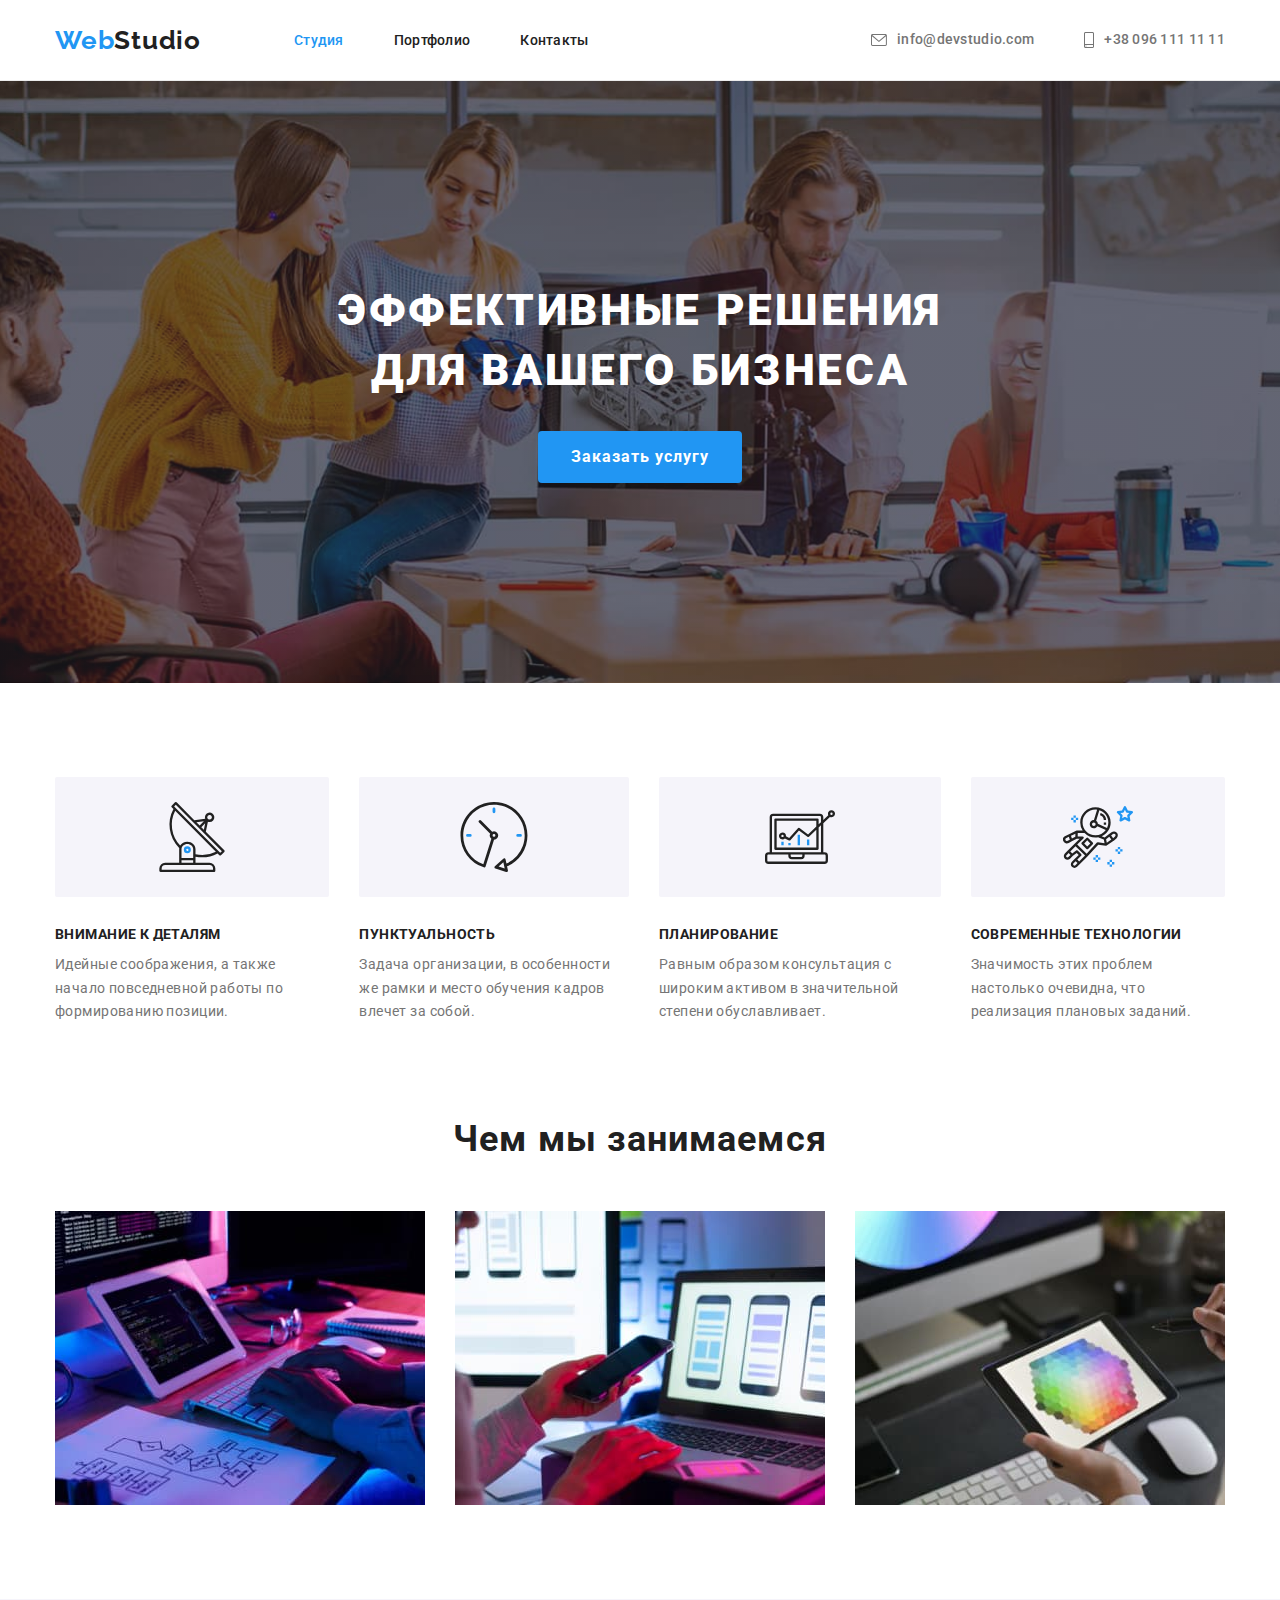
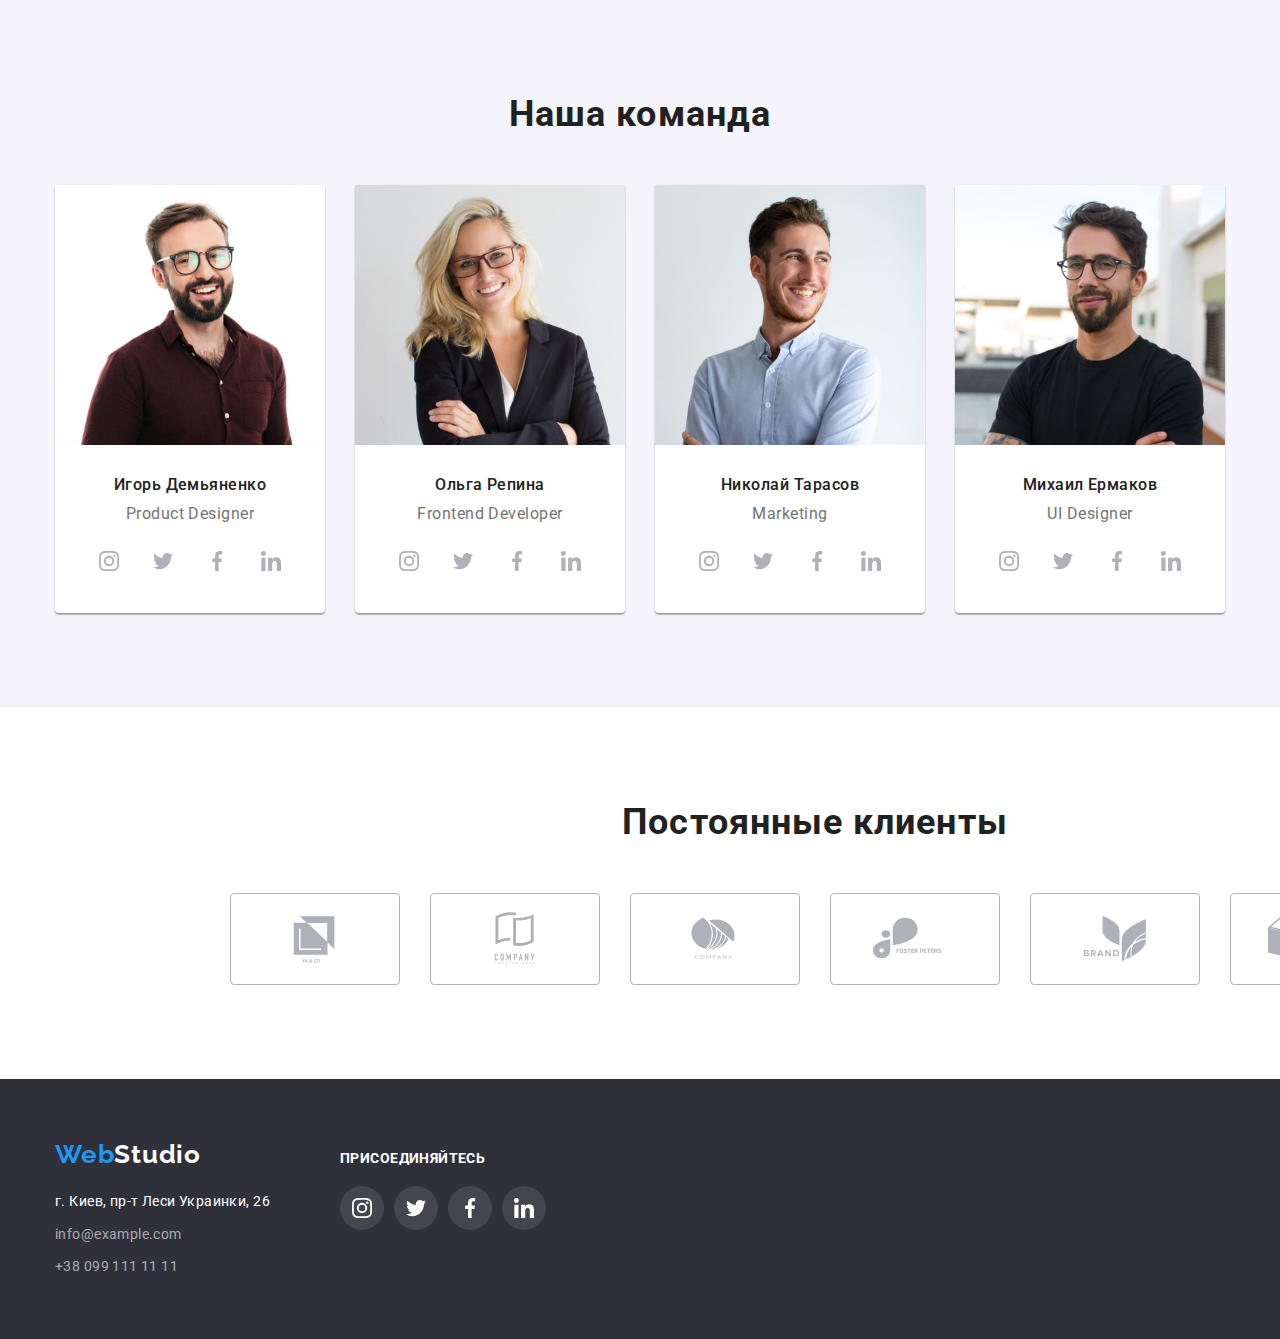
==== index.html @ 7e983a6a "Homework 4" ====
<!DOCTYPE html>
<html lang="ru">

<head>
    <meta charset="UTF-8">
    <meta http-equiv="X-UA-Compatible" content="IE=edge">
    <meta name="viewport" content="width=device-width, initial-scale=1.0">
    <title>Document</title>
    <link rel="preconnect" href="https://fonts.googleapis.com">
    <link rel="preconnect" href="https://fonts.gstatic.com" crossorigin>
    <link href="https://fonts.googleapis.com/css2?family=Raleway:wght@700&family=Roboto:wght@400;500;700;900&display=swap"
        rel="stylesheet">
    <link rel="stylesheet" href="https://cdnjs.cloudflare.com/ajax/libs/modern-normalize/1.1.0/modern-normalize.min.css">
    <link rel="stylesheet" href="./css/styles.css">
</head>

<body>
    <!--Шапка сайта-->
    <header>
        <div class="container header-info">
            <a href="/" lang="en" class="logo"><span class="logo-accent">Web</span>Studio</a>
        <nav>
            <ul class="site-nav list">
                <li class="item"><a href="./index.html" class="link current">Студия</a></li>
                <Li class="item"><a href="./portfolio.html" class="link">Портфолио</a></Li>
                <li class="item"><a href="" class="link">Контакты</a></li>
            </ul>
        </nav>
        <ul class="contact-info list">
            <li class="item"><a href="mail:info@devstudio.com" class="contact-info">
                <svg class="icon-envelope" width="16" height="12"><use href="./images/icons.svg#icon-envelope"></use>
            </svg>info@devstudio.com</a>
        </li>
            <li class="item"><a href="tel:+380961111111" class="contact-info">
                <svg class="icon-smartphone" width="10" height="16">
                    <use href="./images/icons.svg#icon-smartphone"></use>
                </svg>
                +38 096 111 11 11</a></li>
        </ul>
        </div>
    </header>
    <!--Заказать услугу-->
    <main>
        <section class="main">
            <h1 class="main-title">Эффективные решения для вашего бизнеса</h1>
            <button type="button" class="button">Заказать услугу</button>

        </section>
        <!--Наши преимущества-->
        <section class="section">
            <div class="container">
            <h2 class="visually-hidden">Наши преимущества</h2>
            <ul class="list advantage">
                <li class="item">
                    <div class="icon-background">
                        <svg width="70" heigh="70"><use href="./images/icons.svg#icon-antenna-1"></use></svg>
                        </div>
                    <h3 class="advantage-title">Внимание к деталям</h3>
                    <p class="text">Идейные соображения, а также начало повседневной работы по формированию позиции.</p>
                   
                </li>
                <li class="item">
                    <div class="icon-background">
                        <svg  width="70" heigh="70">
                            <use href="./images/icons.svg#icon-clock-1"></use>
                        </svg>
                    </div>
                    <h3 class="advantage-title">Пунктуальность</h3>
                    <p class="text">Задача организации, в особенности же рамки и место обучения кадров влечет за собой.</p>
                </li>
                <li class="item">
                    <div class="icon-background">
                        <svg  width="70" heigh="70">
                            <use href="./images/icons.svg#icon-diagram-1"></use>
                        </svg>
                    </div>
                    <h3 class="advantage-title">Планирование</h3>
                    <p class="text">Равным образом консультация с широким активом в значительной степени обуславливает.</p>
                </li>
                <li class="item">
                    <div class="icon-background">
                        <svg  width="70" heigh="70">
                            <use href="./images/icons.svg#icon-astronaut-1"></use>
                        </svg>
                    </div>
                    <h3 class="advantage-title">Современные технологии</h3>
                    <p class="text">Значимость этих проблем настолько очевидна, что реализация плановых заданий.</p>
                </li>
            </ul>
            </div>
        </section>
        <!--Чем мы занимаемся-->
        <section class="section business">
            <div class="container">
            <h2 class="section-title">Чем мы занимаемся</h2>
            <ul class="business list">
                <li class="item"><img src="./images/img.jpg" alt="Програміст працює за робочим столом" width="370"></li>
                <li class="item"><img src="./images/img1.jpg" alt="Веб дизайнер розробляє додатки на смартфон" width="370"></li>
                <li class="item"><img src="./images/img2.jpg" alt="Веб дизайнер працює з вибором кольору на планшеті" width="370"></li>
            </ul>
            </div>
        </section>
        <!--Наша команда-->
        <section class="section team">
            <div class="container">
            <h2 class="section-title">Наша команда</h2>
            <ul class="list team">
                <li class="item">
                    <img class="team-picture" src="./images/1.jpg" alt="Игорь Демьяненко" width="270">
                    <div class="team-info">
                    <h3 class="name">Игорь Демьяненко</h3>
                    <p lang="en" class="position">Product Designer</p>
                    <ul class="social-list">
                        <li class="link"><a href="" class="box-icon"><svg width="20" height="20" class="icon">
                            <use href="./images/icons.svg#icon-instagram-2"></use></svg></a></li>
                        <li class="link"><a href="" class="box-icon"><svg width="20" height="20" class="icon">
                            <use href="./images/icons.svg#icon-twitter-1"></use>
                        </svg></a></li>
                        <li class="link"><a href="" class="box-icon"><svg width="20" height="20" class="icon">
                            <use href="./images/icons.svg#icon-facebook-1"></use>
                        </svg></a></li>
                        <li class="link"><a href="" class="box-icon"><svg width="20" height="20" class="icon">
                            <use href="./images/icons.svg#icon-linkedin-1"></use>
                        </svg></a></li>
                    </ul>
                </div>
                </li>
                <li class="item">
                    <img class="team-picture" src="./images/2.jpg" alt="Ольга Репина" width="270">
                    <div class="team-info">
                    <h3 class="name">Ольга Репина</h3>
                    <p lang="en" class="position">Frontend Developer</p>
                    <ul class="social-list">
                        <li class="link"><a href="" class="box-icon"><svg width="20" height="20" class="icon">
                                    <use href="./images/icons.svg#icon-instagram-2"></use>
                                </svg></a></li>
                        <li class="link"><a href="" class="box-icon"><svg width="20" height="20" class="icon">
                                    <use href="./images/icons.svg#icon-twitter-1"></use>
                                </svg></a></li>
                        <li class="link"><a href="" class="box-icon"><svg width="20" height="20" class="icon">
                                    <use href="./images/icons.svg#icon-facebook-1"></use>
                                </svg></a></li>
                        <li class="link"><a href="" class="box-icon"><svg width="20" height="20" class="icon">
                                    <use href="./images/icons.svg#icon-linkedin-1"></use>
                                </svg></a></li>
                    </ul>
                </div>
                </li>
                <li class="item">
                    <img class="team-picture" src="./images/3.jpg" alt="Николай Тарасов" width="270">
                    <div class="team-info">
                    <h3 class="name">Николай Тарасов</h3>
                    <p lang="en" class="position">Marketing</p>
                    <ul class="social-list">
                        <li class="link"><a href="" class="box-icon"><svg width="20" height="20" class="icon">
                                    <use href="./images/icons.svg#icon-instagram-2"></use>
                                </svg></a></li>
                        <li class="link"><a href="" class="box-icon"><svg width="20" height="20" class="icon">
                                    <use href="./images/icons.svg#icon-twitter-1"></use>
                                </svg></a></li>
                        <li class="link"><a href="" class="box-icon"><svg width="20" height="20" class="icon">
                                    <use href="./images/icons.svg#icon-facebook-1"></use>
                                </svg></a></li>
                        <li class="link"><a href="" class="box-icon"><svg width="20" height="20" class="icon">
                                    <use href="./images/icons.svg#icon-linkedin-1"></use>
                                </svg></a></li>
                    </ul>
                </div>
                </li>
                <li class="item">
                    <img class="team-picture" src="./images/4.jpg" alt="Михаил Ермаков" width="270">
                    <div class="team-info">
                    <h3 class="name">Михаил Ермаков</h3>
                    <p lang="en" class="position">UI Designer</p>
                    <ul class="social-list">
                        <li class="link"><a href="" class="box-icon"><svg width="20" height="20" class="icon">
                                    <use href="./images/icons.svg#icon-instagram-2"></use>
                                </svg></a></li>
                        <li class="link"><a href="" class="box-icon"><svg width="20" height="20" class="icon">
                                    <use href="./images/icons.svg#icon-twitter-1"></use>
                                </svg></a></li>
                        <li class="link"><a href="" class="box-icon"><svg width="20" height="20" class="icon">
                                    <use href="./images/icons.svg#icon-facebook-1"></use>
                                </svg></a></li>
                        <li class="link"><a href="" class="box-icon"><svg width="20" height="20" class="icon">
                                    <use href="./images/icons.svg#icon-linkedin-1"></use>
                                </svg></a></li>
                    </ul>
                </div>
                </li>
            </ul>
            </div>
        </section>


    <section class="clients">
        <div class="container">
            <h2 class="section-title">Постоянные клиенты</h2>
            <ul class="list company">
                <li class="item"><a href="" class="client-box"><svg width="106" height="60" class="client-logo">
                    <use href="./images/icons.svg#icon-Logo"></use>
                </svg></a></li>
                <li class="item"><a href="" class="client-box"><svg width="106" height="60" class="client-logo">
                        <use href="./images/icons.svg#icon-Logo-1"></use>
                    </svg></a></li>
                <li class="item"><a href="" class="client-box"><svg width="106" height="60" class="client-logo">
                        <use href="./images/icons.svg#icon-Logo-2"></use>
                    </svg></a></li>
                <li class="item"><a href="" class="client-box"><svg width="106" height="60" class="client-logo">
                        <use href="./images/icons.svg#icon-Logo-3"></use>
                    </svg></a></li>
                <li class="item"><a href="" class="client-box"><svg width="106" height="60" class="client-logo">
                        <use href="./images/icons.svg#icon-Logo-4"></use>
                    </svg></a></li>
                <li class="item"><a href="" class="client-box"><svg width="106" height="60" class="client-logo">
                        <use href="./images/icons.svg#icon-Logo-5"></use>
                    </svg></a></li>
            
            </ul>
            </div>
    </section>
    </main>
    <!--Футер-->
    
    <footer class="footer">
        <div class="container">
            <div class="footer-info">
        <a href="/" lang="en" class="logo-footer"><span class="logo-accent">Web</span>Studio</a>
        <address class="address">
            <ul class="address list">
                <li class="item">г. Киев, пр-т Леси Украинки, 26</li>
                <li class="item"><a href="mail:info@example.com" class="address-info">info@example.com</a></li>
                <li class="item"><a href="tel:+380991111111" class="address-info">+38 099 111 11 11</a></li>

            </ul>
        </address>
        </div>
        <div class="footer-social">
            <h3 class="footer-title">присоединяйтесь</h3>
        <ul class="footer-list">
            <li class="link"><a href="" class="box-footer"><svg width="20" height="20" class="footer-icon">
                        <use href="./images/icons.svg#icon-instagram-2"></use>
                    </svg></a></li>
            <li class="link"><a href="" class="box-footer"><svg width="20" height="20" class="footer-icon">
                        <use href="./images/icons.svg#icon-twitter-1"></use>
                    </svg></a></li>
            <li class="link"><a href="" class="box-footer"><svg width="20" height="20" class="footer-icon">
                        <use href="./images/icons.svg#icon-facebook-1"></use>
                    </svg></a></li>
            <li class="link"><a href="" class="box-footer"><svg width="20" height="20" class="footer-icon">
                        <use href="./images/icons.svg#icon-linkedin-1"></use>
                    </svg></a></li>
        </div>
        </div>
    </footer>

</body>

</html>
---- css/styles.css ----
:root {
    --primary-text-color: #757575;
    --title-text-color: #212121;
    --accent-color: #2196F3;
    --background-color:  #FFFFFF;
    --button-accent-color: #FFFFFF;

}

/* Сброс стилей */

h1,h2,h3,p, ul {margin: 0;}

img {display: block;
    max-width: 100%;
    height: auto;}

body {
    background-color: var(--background-color);
    font-family: Roboto, sans-serif;
}
.list, .footer-list { list-style: none;
        margin-top: 0;
        margin-bottom: 0;
        padding: 0;
}

.container {
    width: 1200px;
    padding-left: 15px;
    padding-right: 15px;
    margin-left: auto;
    margin-right: auto;
}

header {border-bottom: 1px solid #ECECEC;}
.header-info {
    display: flex;
    align-items: center;
}

 .logo {color: var(--title-text-color);
    font-family: Raleway, sans-serif;
    font-weight: 700;
    font-size: 26px;
    line-height: 1.19;
    letter-spacing: 0.03em;
    text-decoration: none;
}

 .logo-accent {color: var(--accent-color);}

 .site-nav {
     display: flex;
     margin-left: 93px;}

 .site-nav .item:not(:last-child) {margin-right: 50px;}
 
 .site-nav .item {font-weight: 500;}

 .site-nav .link {
    display: block;
    padding-bottom: 32px;
    padding-top: 32px;
    font-weight: 500;
    font-size: 14px;
    letter-spacing: 0.02em;
    text-decoration: none;
    color: var(--title-text-color);
    }


 .site-nav .link:hover, 
 .site-nav .link:focus {color: var(--accent-color);}

.site-nav .link.current {color: var(--accent-color);}


 .contact-info {
    display: flex;
    margin-left: auto;

    color: var(--primary-text-color);
    font-weight: 500;
    font-size: 14px;
    line-height: 1.14;
    letter-spacing: 0.02em;
    text-decoration: none;
    
}

.contact-info .item + .item {margin-left: 50px;}

.contact-info:hover,
.contact-info:focus  { color: var(--accent-color);
}

.icon-envelope,
.icon-smartphone {

    margin-right: 10px;
    align-self: center;
    fill: currentColor;
   
}



.main {
text-align: center;
padding-top: 200px;
padding-bottom: 200px;

margin-left: auto;
margin-right: auto;

background-image:
        linear-gradient(to right,
            rgba(47, 48, 58, 0.4),
            rgba(47, 48, 58, 0.4)),
        url(../images/background.jpg);

background-repeat: no-repeat;
background-position: center;
background-size: cover;
max-width: 1600px;
}



.main-title {
    margin-top: 0;
    margin-bottom: 30px;
    width: 696px;
    margin-left: auto;
    margin-right: auto;
    
    color: #FFFFFF;

    font-weight: 900;
    font-size: 44px;
    line-height: 1.36;
    letter-spacing: 0.06em;
    text-transform: uppercase; 
}

.button {
    display: inline-block;
    padding: 10px 32px;
    
    color: var(--button-accent-color) ;
    background-color: var(--accent-color);

    border: 1px solid transparent;
    min-width: 200px;
    font-family: inherit;
    font-weight: 700;
    font-size: 16px;
    line-height: 1.87;
    text-align: center;
    letter-spacing: 0.06em;
    text-decoration: none;
    cursor: pointer;
    border-radius: 4px;
}

.button:hover,
.button:focus {
    color: var(--button-accent-color);
    background-color: #188CE8;
}
 
/* .main .footer {background-color: #2F303A;} */


.visually-hidden {
    position: absolute;
    width: 1px;
    height: 1px;
    margin: -1px;
    border: 0;
    padding: 0;
    white-space: nowrap;
    clip-path: inset(100%);
    clip: rect(0 0 0 0);
    overflow: hidden;
}

.section {
    padding-bottom: 94px;
    padding-top: 94px;
}
.section.business {padding-top: 0;}

.section-title {
    margin-bottom: 50px;
    
    color: var(--title-text-color);


    font-weight: 700;
    font-size: 36px;
    line-height: 1.17;
    text-align: center;
    letter-spacing: 0.03em;
}

.team {background-color: #F5F4FA;
   }


.icon-background {
    justify-content: center;
    display: flex;
    border-radius: 2px;
    height: 120px;
    align-self: center;
    background-color: #F5F4FA;
    margin-bottom: 30px;}


.advantage {display: flex;}

.advantage .item {
    width: calc((100%-90px)/4);
 }

.advantage .item + .item {margin-left: 30px;}



.advantage-title {
    margin-bottom: 10px;
    
    color: var(--title-text-color);

    font-weight: 700;
    font-size: 14px;
    line-height: 1.14;
    letter-spacing: 0.03em;
    text-transform: uppercase;
}

.advantage .text {
        color: var(--primary-text-color);
        font-size: 14px;
        line-height: 1.71;
        letter-spacing: 0.03em;
}

.business {display: flex;}

/* .business  img {display: block;
max-width: 100%;
height: auto;} */

.business .item + .item {margin-left: 30px;}



.team {display: flex;}

.team .item + .item {margin-left: 30px;}

.team .item {background-color: var(--background-color);
box-shadow: 0px 1px 3px rgba(0, 0, 0, 0.12), 0px 1px 1px rgba(0, 0, 0, 0.14), 0px 2px 1px rgba(0, 0, 0, 0.2);
border-radius: 0px 0px 4px 4px;
width: calc((100%-90px)/4);
}

/* .team-picture {margin-bottom: 30px;} */


.team-info {
padding-top: 30px;
padding-bottom: 30px;}

.name {
    margin-bottom: 10px;
    text-align: center;
    
    color: var(--title-text-color);

    font-weight: 500;
    font-size: 16px;
    line-height: 1.19;
    letter-spacing: 0.03em;
}

.position {
    text-align: center;
        color: var(--primary-text-color);
        font-size: 16px;
        line-height: 1.19;
        letter-spacing: 0.03em;
        margin-bottom: 16px;
}

.social-list {display: flex;
justify-content: center;
list-style: none;
padding-left: 32px;
padding-right: 32px;
}

.social-list .link + .link {margin-left: 10px;}

.box-icon {display: flex;
justify-content: center;
align-items: center;
width: 44px;
height: 44px;
border-radius: 50%;
color: #AFB1B8;
}

.box-icon:hover,
.box-icon:focus {background-color: var(--accent-color);
color: var(--button-accent-color);}

.icon {fill: currentColor;}

.icon:hover,
.box-icon:focus {fill: currentColor;}

.company {display: flex;}


.client-box {
    display: flex;
    justify-content: center;
    align-items: center;
    width: 170px;
    height: 92px;
    border: 1px solid #AFB1B8;
    border-radius: 4px;
    color: #AFB1B8;
}

.client-box:hover,
.client-box:focus {color: var(--accent-color);
border-color: var(--accent-color);}

.clients {
    padding: 94px 215px;
}
.clients .item + .item {margin-left: 30px;}

.client-logo {fill: currentColor;}



.footer {
    padding: 60px 0;
    background-color: #2F303A;
}

.footer .container {display: flex;
        align-items: baseline;}

.footer-list {display: flex;}

.footer-list .link + .link {margin-left: 10px;}

.footer-social {margin-left: 70px;}

.footer-title {color: var(--button-accent-color);
font-weight: 700;
font-size: 14px;
line-height: 16px;
letter-spacing: 0.03em;
text-transform: uppercase;
margin-bottom: 20px;}

.box-footer {
    display: flex;
    justify-content: center;
    align-items: center;
    width: 44px;
    height: 44px;
    border-radius: 50%;
    background: rgba(255, 255, 255, 0.1);
    color: var(--button-accent-color)

}

.box-footer:hover,
.box-footer:focus 
{background-color: var(--accent-color);
}

.footer-icon:hover, 
.footer-icon:focus {fill: currentColor;}

.footer-icon {fill: currentColor;}

.logo-footer {
    display: inline-block;
    margin-bottom: 20px;
    
    color: #FFFFFF;

    font-family: 'Raleway';
    font-weight: 700;
    font-size: 26px;
    line-height: 1.19;
    letter-spacing: 0.03em;
    text-decoration: none;
}

.address {
    color: #FFFFFF;
    font-style: normal;
    font-size: 14px;
    line-height: 1.7;
    letter-spacing: 0.03em;
}

.address .item + .item {margin-top: 9px;}


.address-info {
    color: rgba(255, 255, 255, 0.6);
    text-decoration: none;
}
.address-info:hover,
.address-info:focus {color: var(--accent-color);}

.menu {display: flex;
justify-content: center;
margin-bottom: 50px;}

.menu .item + .item {margin-left: 8px;}

.button-secondary {
    padding: 6px 22px;
    
    color: var(--title-text-color);
    background-color: #F5F4FA;

    border-radius: 4px;
    border: transparent;

    font-family: inherit;
    font-weight: 500;
    font-size: 16px;
    line-height: 1.6;
    text-align: center;
    letter-spacing: 0.03em;
    text-decoration: none;
    cursor: pointer;
}

.button-secondary:hover,
.button-secondary:focus {
    background-color: #2196F3;
    color: var(--button-accent-color);
    box-shadow: 0px 3px 1px rgba(0, 0, 0, 0.1), 
    0px 1px 2px rgba(0, 0, 0, 0.08),
     0px 2px 2px rgba(0, 0, 0, 0.12);
}

.portfolio {display: flex;
flex-wrap: wrap;
margin: -15px;}


.portfolio .item {margin: 15px;
    flex-basis: calc((100% - 90px)/3)
  
}

.portfolio .item:hover {box-shadow: 0px 1px 1px rgba(0, 0, 0, 0.12),
     0px 4px 4px rgba(0, 0, 0, 0.06), 
     1px 4px 6px rgba(0, 0, 0, 0.16);}




/* flex-basis: calc((100%-90px)/3) */

/* .portfolio {
    display: flex;
    flex-wrap: wrap;
}


.portfolio .item {
    width: calc((100%-90px)/3);
    margin-right: 30px;
    margin-bottom: 30px;
}

.portfolio .item:nth-child(3n) {margin-right: 0;}

.portfolio .item:nth-last-child(-n+3) {margin-bottom: 0;} */


.portfolio-border {padding: 20px 24px;
  border: 1px solid #EEEEEE;
  border-top: none;}


.project-title {
    margin-bottom: 4px;

    color: var(--title-text-color);
    font-weight: 700;
    font-size: 18px;
    line-height: 2;
    letter-spacing: 0.06em;
}

.project-type {
    color: var(--primary-text-color);
    font-size: 16px;
    line-height: 1.9;
    letter-spacing: 0.03em;
   
}

.project-link {
    text-decoration: none;
}
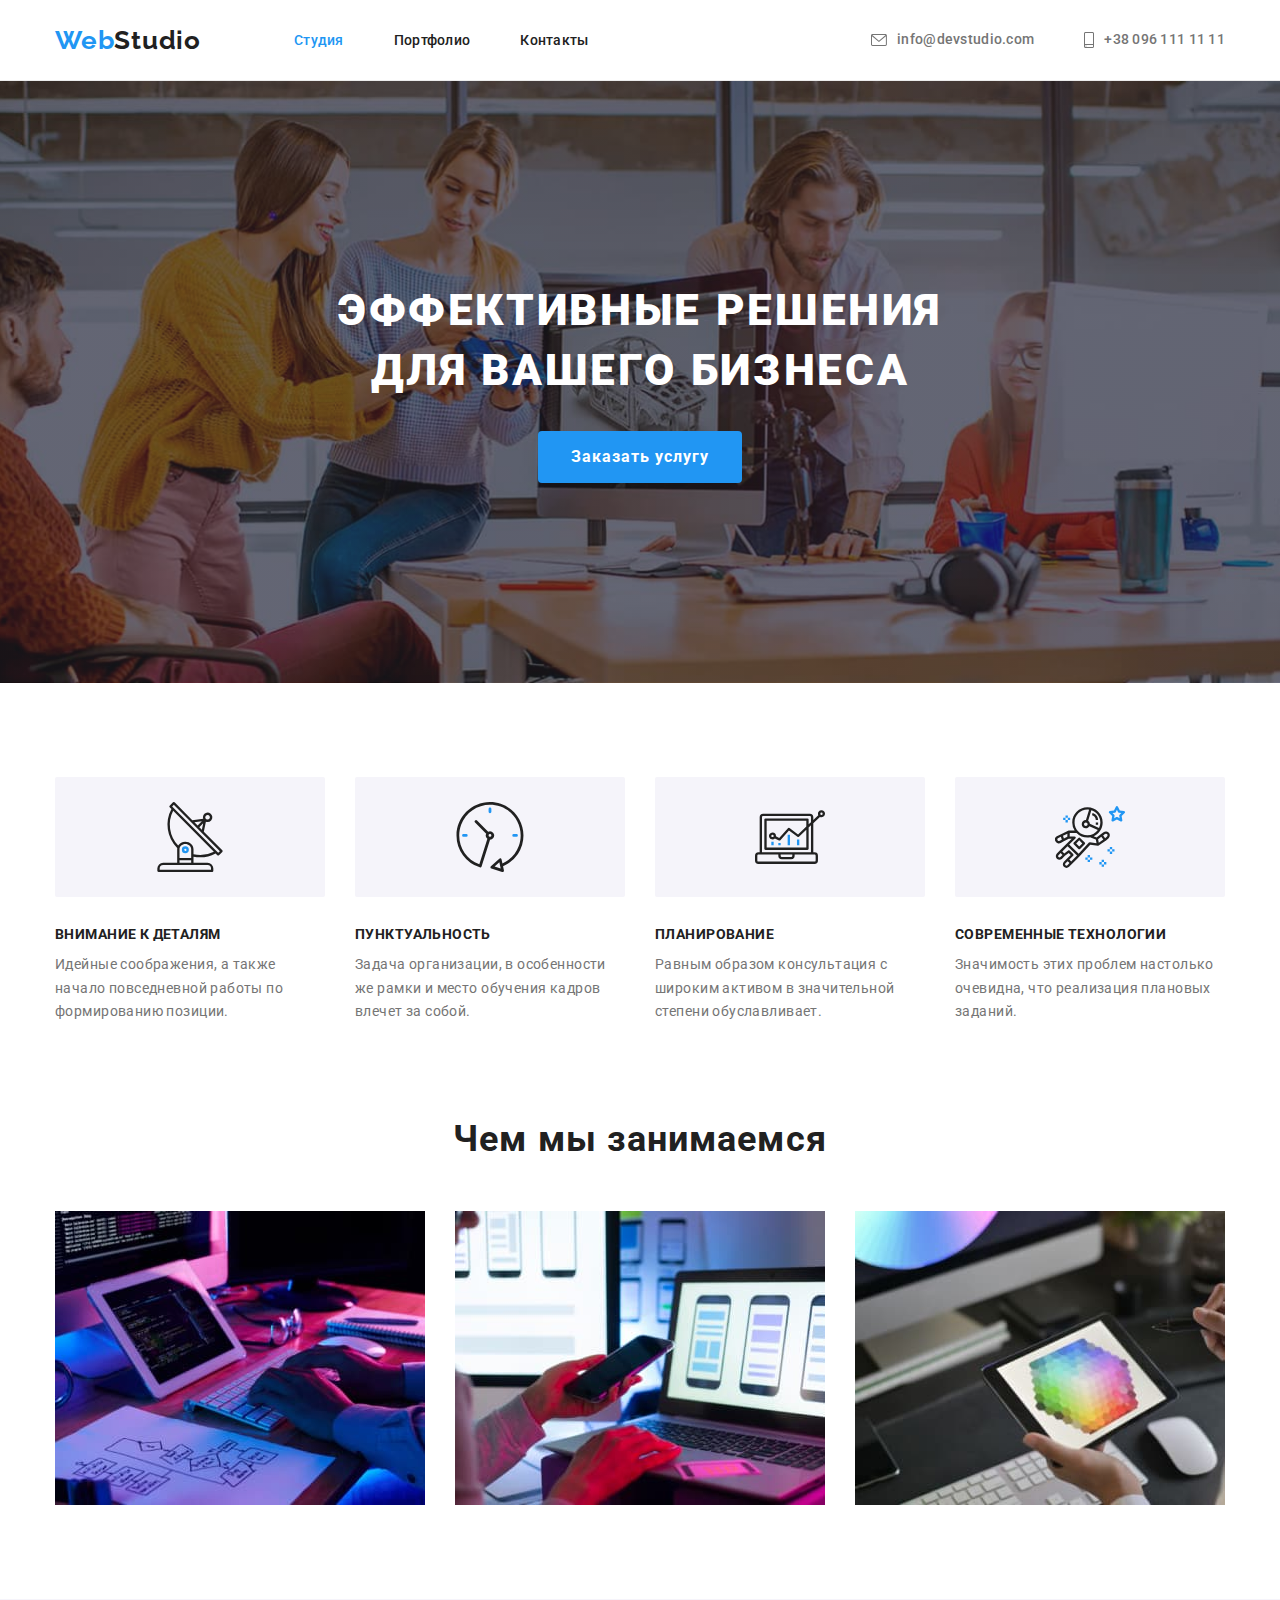
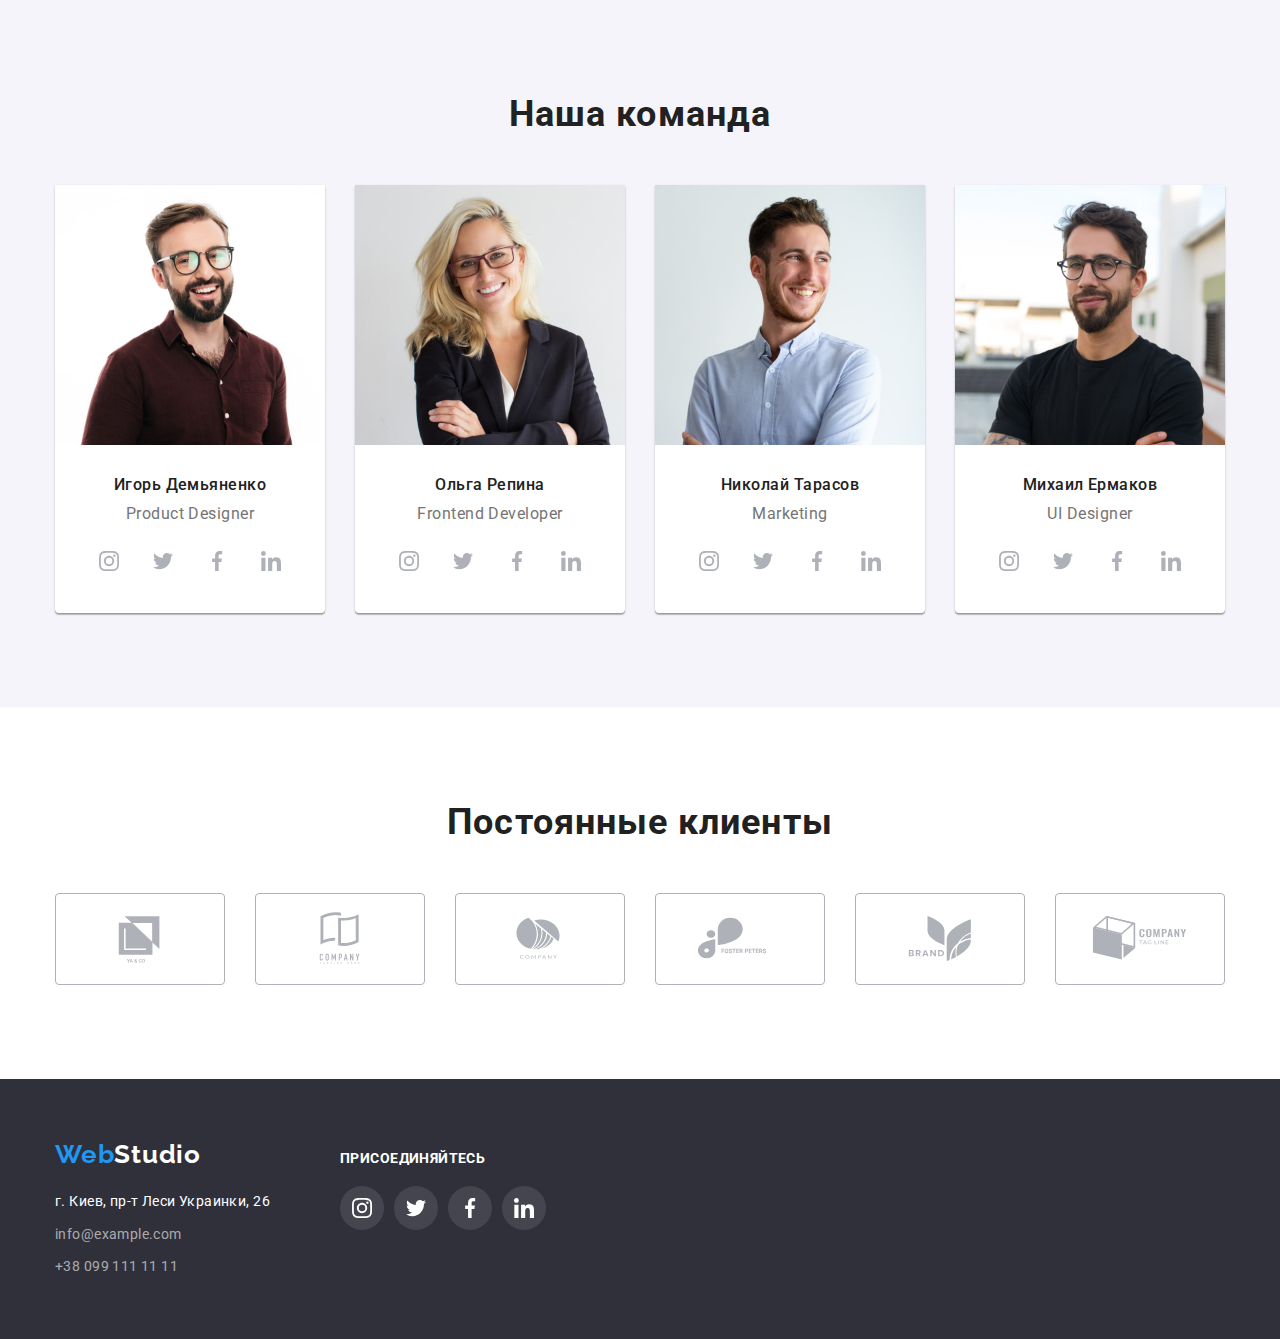
==== commit 5b46774d: "Final changes" ====
--- a/index.html
+++ b/index.html
@@ -193,7 +193,7 @@
         </section>
 
 
-    <section class="clients">
+    <section class=" section clients">
         <div class="container">
             <h2 class="section-title">Постоянные клиенты</h2>
             <ul class="list company">
--- a/css/styles.css
+++ b/css/styles.css
@@ -222,7 +222,7 @@
 .advantage {display: flex;}
 
 .advantage .item {
-    width: calc((100%-90px)/4);
+    width: calc((100% - 90px)/4);
  }
 
 .advantage .item + .item {margin-left: 30px;}
@@ -265,7 +265,7 @@
 .team .item {background-color: var(--background-color);
 box-shadow: 0px 1px 3px rgba(0, 0, 0, 0.12), 0px 1px 1px rgba(0, 0, 0, 0.14), 0px 2px 1px rgba(0, 0, 0, 0.2);
 border-radius: 0px 0px 4px 4px;
-width: calc((100%-90px)/4);
+width: calc((100% - 90px)/4);
 }
 
 /* .team-picture {margin-bottom: 30px;} */
@@ -299,8 +299,7 @@
 .social-list {display: flex;
 justify-content: center;
 list-style: none;
-padding-left: 32px;
-padding-right: 32px;
+padding: 0;
 }
 
 .social-list .link + .link {margin-left: 10px;}
@@ -323,30 +322,36 @@
 .icon:hover,
 .box-icon:focus {fill: currentColor;}
 
-.company {display: flex;}
+.company {display: flex;
+flex-wrap: wrap;}
+
+.company .item {width: calc((100% - 150px)/6);
+}
+
+.company .item + .item {
+        margin-left: 30px;
+    }
 
 
 .client-box {
     display: flex;
     justify-content: center;
     align-items: center;
-    width: 170px;
     height: 92px;
     border: 1px solid #AFB1B8;
     border-radius: 4px;
     color: #AFB1B8;
 }
 
+
 .client-box:hover,
 .client-box:focus {color: var(--accent-color);
 border-color: var(--accent-color);}
 
-.clients {
-    padding: 94px 215px;
-}
-.clients .item + .item {margin-left: 30px;}
-
-.client-logo {fill: currentColor;}
+
+
+.client-logo {fill: currentColor;
+}
 
 
 
@@ -469,15 +474,15 @@
     flex-basis: calc((100% - 90px)/3)
   
 }
-
+/* 
 .portfolio .item:hover {box-shadow: 0px 1px 1px rgba(0, 0, 0, 0.12),
      0px 4px 4px rgba(0, 0, 0, 0.06), 
-     1px 4px 6px rgba(0, 0, 0, 0.16);}
-
-
-
-
-/* flex-basis: calc((100%-90px)/3) */
+     1px 4px 6px rgba(0, 0, 0, 0.16);} */
+
+
+
+
+/* flex-basis: calc((100% - 90px)/3) */
 
 /* .portfolio {
     display: flex;
@@ -486,7 +491,7 @@
 
 
 .portfolio .item {
-    width: calc((100%-90px)/3);
+    width: calc((100% - 90px)/3);
     margin-right: 30px;
     margin-bottom: 30px;
 }
@@ -521,4 +526,12 @@
 
 .project-link {
     text-decoration: none;
-}
+    
+}
+
+.project-link:hover {
+    display: block;
+    box-shadow: 0px 1px 1px rgba(0, 0, 0, 0.12),
+        0px 4px 4px rgba(0, 0, 0, 0.06),
+        1px 4px 6px rgba(0, 0, 0, 0.16);}
+
